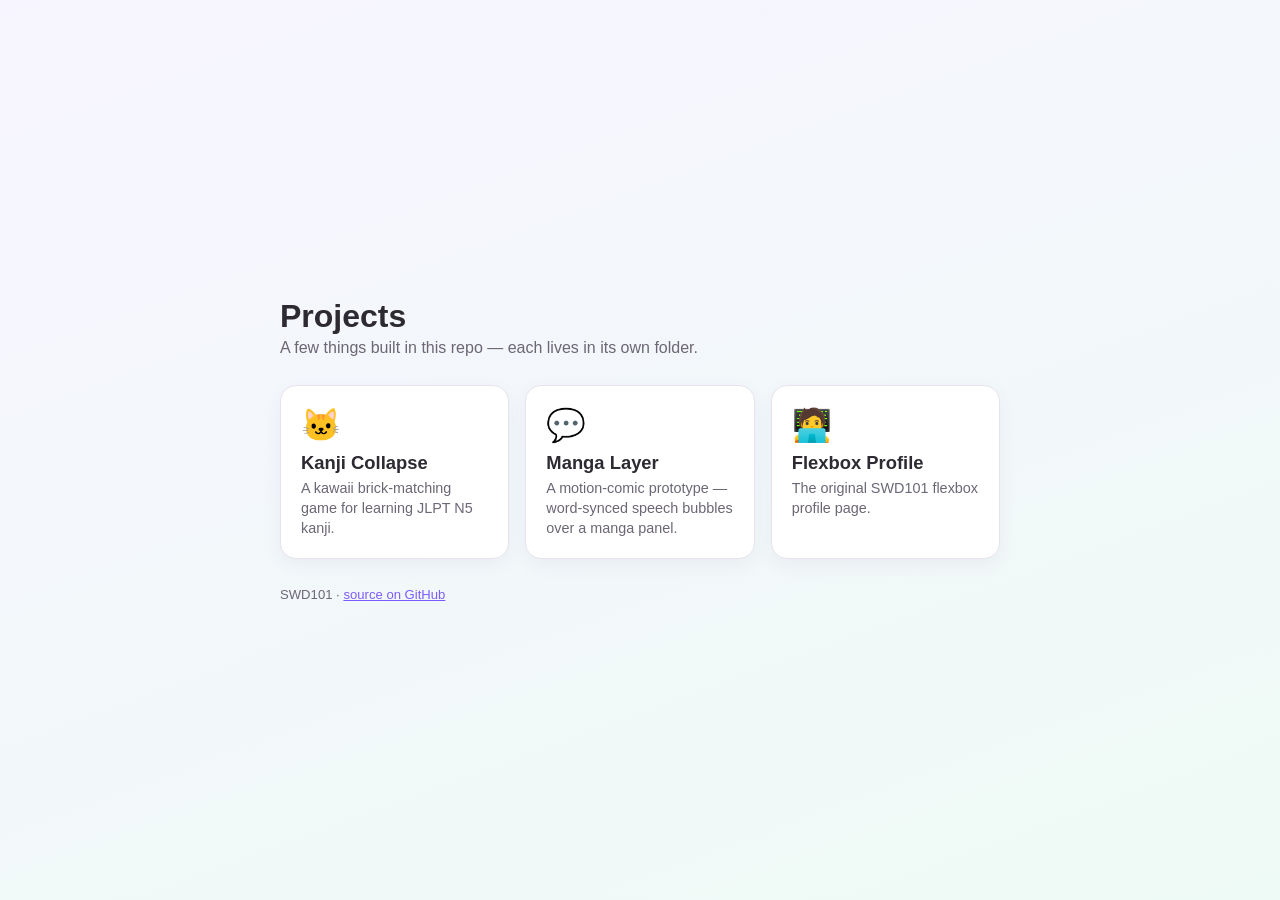
==== index.html @ 7cebbe02 "Organize repo: every project in its own folder + root landing page The Kanji Collapse (kanji/) and M" ====
<!DOCTYPE html>
<html lang="en">
<head>
  <meta charset="utf-8">
  <meta name="viewport" content="width=device-width, initial-scale=1">
  <title>Projects · Sadre Scott</title>
  <style>
    :root { --ink:#2d2a32; --muted:#6c6675; --line:#e7e3ee; --accent:#7c5cff; }
    * { box-sizing:border-box; }
    body {
      margin:0; min-height:100vh; color:var(--ink);
      font-family:-apple-system,BlinkMacSystemFont,"Segoe UI",Roboto,Helvetica,Arial,sans-serif;
      background:linear-gradient(160deg,#f7f5ff,#eefaf5);
      display:flex; align-items:center; justify-content:center; padding:32px;
    }
    .wrap { width:100%; max-width:720px; }
    h1 { margin:0 0 4px; font-size:2rem; }
    .sub { margin:0 0 28px; color:var(--muted); }
    .grid { display:grid; gap:16px; grid-template-columns:repeat(auto-fit,minmax(200px,1fr)); }
    a.card {
      display:block; text-decoration:none; color:inherit;
      background:#fff; border:1px solid var(--line); border-radius:16px;
      padding:20px; transition:transform .12s ease, box-shadow .15s ease;
      box-shadow:0 6px 18px rgba(80,70,120,.06);
    }
    a.card:hover { transform:translateY(-3px); box-shadow:0 12px 26px rgba(80,70,120,.14); border-color:var(--accent); }
    .emoji { font-size:2rem; }
    .card h2 { margin:8px 0 4px; font-size:1.15rem; }
    .card p { margin:0; color:var(--muted); font-size:.9rem; line-height:1.4; }
    footer { margin-top:28px; color:var(--muted); font-size:.82rem; }
    footer a { color:var(--accent); }
  </style>
</head>
<body>
  <div class="wrap">
    <h1>Projects</h1>
    <p class="sub">A few things built in this repo — each lives in its own folder.</p>

    <div class="grid">
      <a class="card" href="kanji/">
        <div class="emoji">🐱</div>
        <h2>Kanji Collapse</h2>
        <p>A kawaii brick-matching game for learning JLPT&nbsp;N5 kanji.</p>
      </a>
      <a class="card" href="manga/">
        <div class="emoji">💬</div>
        <h2>Manga Layer</h2>
        <p>A motion-comic prototype — word-synced speech bubbles over a manga panel.</p>
      </a>
      <a class="card" href="flexbox-profile/">
        <div class="emoji">🧑‍💻</div>
        <h2>Flexbox Profile</h2>
        <p>The original SWD101 flexbox profile page.</p>
      </a>
    </div>

    <footer>SWD101 · <a href="https://github.com/Sadvarsco/SWD101-final-project---Flexbox">source on GitHub</a></footer>
  </div>
</body>
</html>
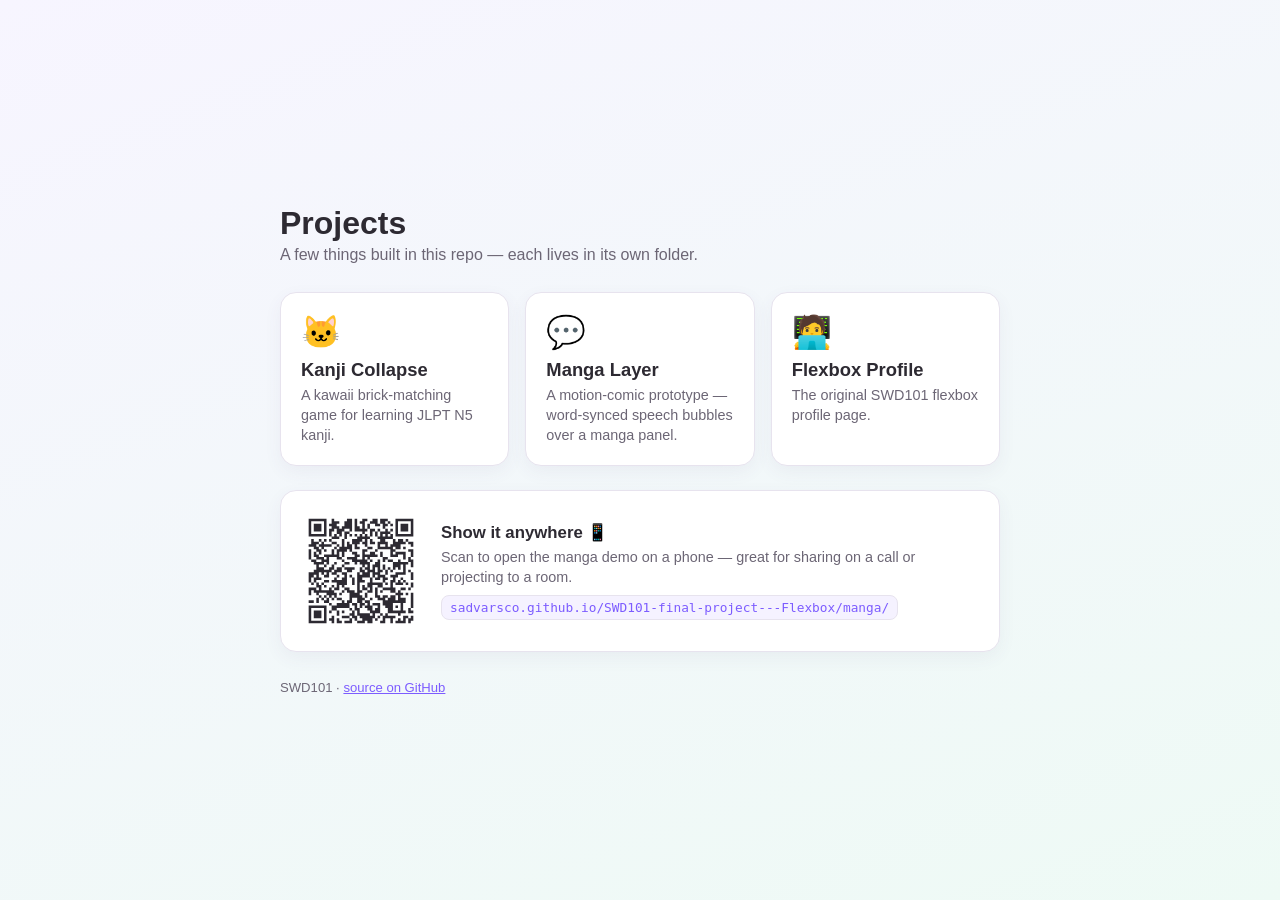
==== commit 17cce8d6: "Add scan-to-open QR + share block to landing page Generates a QR code (manga/qr.svg) pointing at the" ====
--- a/index.html
+++ b/index.html
@@ -29,6 +29,19 @@
     .card p { margin:0; color:var(--muted); font-size:.9rem; line-height:1.4; }
     footer { margin-top:28px; color:var(--muted); font-size:.82rem; }
     footer a { color:var(--accent); }
+    .share {
+      display:flex; align-items:center; gap:20px; margin-top:24px;
+      background:#fff; border:1px solid var(--line); border-radius:16px; padding:20px;
+      box-shadow:0 6px 18px rgba(80,70,120,.06);
+    }
+    .share img.qr { width:120px; height:120px; flex:0 0 auto; border-radius:8px; }
+    .share h2 { margin:0 0 4px; font-size:1.05rem; }
+    .share p { margin:0 0 8px; color:var(--muted); font-size:.9rem; line-height:1.4; }
+    .share code {
+      display:inline-block; word-break:break-all; font-size:.8rem; color:var(--accent);
+      background:#f5f2ff; border:1px solid var(--line); border-radius:8px; padding:4px 8px;
+    }
+    @media (max-width:440px){ .share { flex-direction:column; text-align:center; } }
   </style>
 </head>
 <body>
@@ -54,6 +67,15 @@
       </a>
     </div>
 
+    <div class="share">
+      <img class="qr" src="manga/qr.svg" alt="QR code linking to the manga prototype">
+      <div>
+        <h2>Show it anywhere 📱</h2>
+        <p>Scan to open the manga demo on a phone — great for sharing on a call or projecting to a room.</p>
+        <code>sadvarsco.github.io/SWD101-final-project---Flexbox/manga/</code>
+      </div>
+    </div>
+
     <footer>SWD101 · <a href="https://github.com/Sadvarsco/SWD101-final-project---Flexbox">source on GitHub</a></footer>
   </div>
 </body>
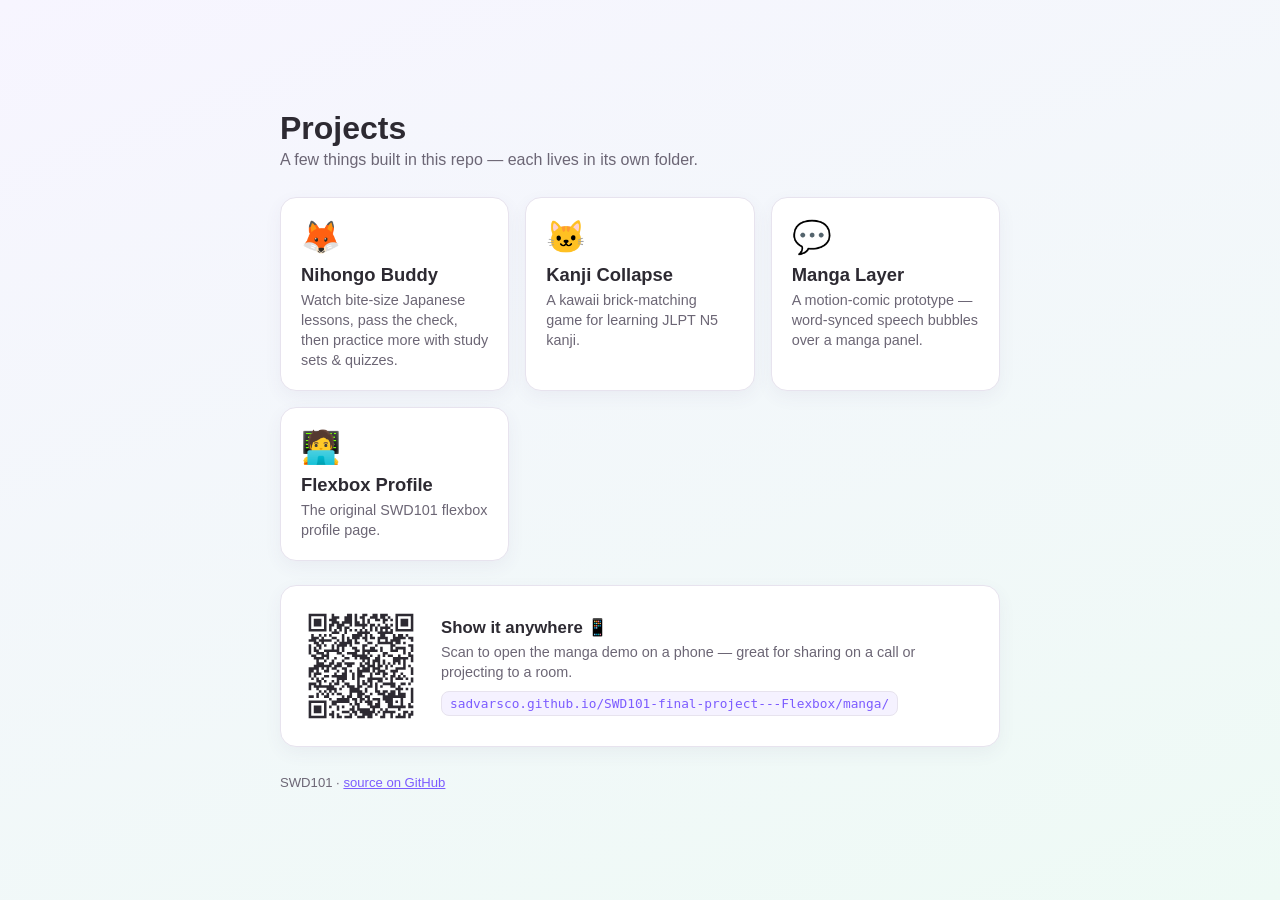
==== commit 3a57e059: "Add Nihongo Buddy: watch lessons, Practice more study sets, optional quizzes - New nihongo-buddy/ pr" ====
--- a/index.html
+++ b/index.html
@@ -50,6 +50,11 @@
     <p class="sub">A few things built in this repo — each lives in its own folder.</p>
 
     <div class="grid">
+      <a class="card" href="nihongo-buddy/">
+        <div class="emoji">🦊</div>
+        <h2>Nihongo Buddy</h2>
+        <p>Watch bite-size Japanese lessons, pass the check, then practice more with study sets &amp; quizzes.</p>
+      </a>
       <a class="card" href="kanji/">
         <div class="emoji">🐱</div>
         <h2>Kanji Collapse</h2>
